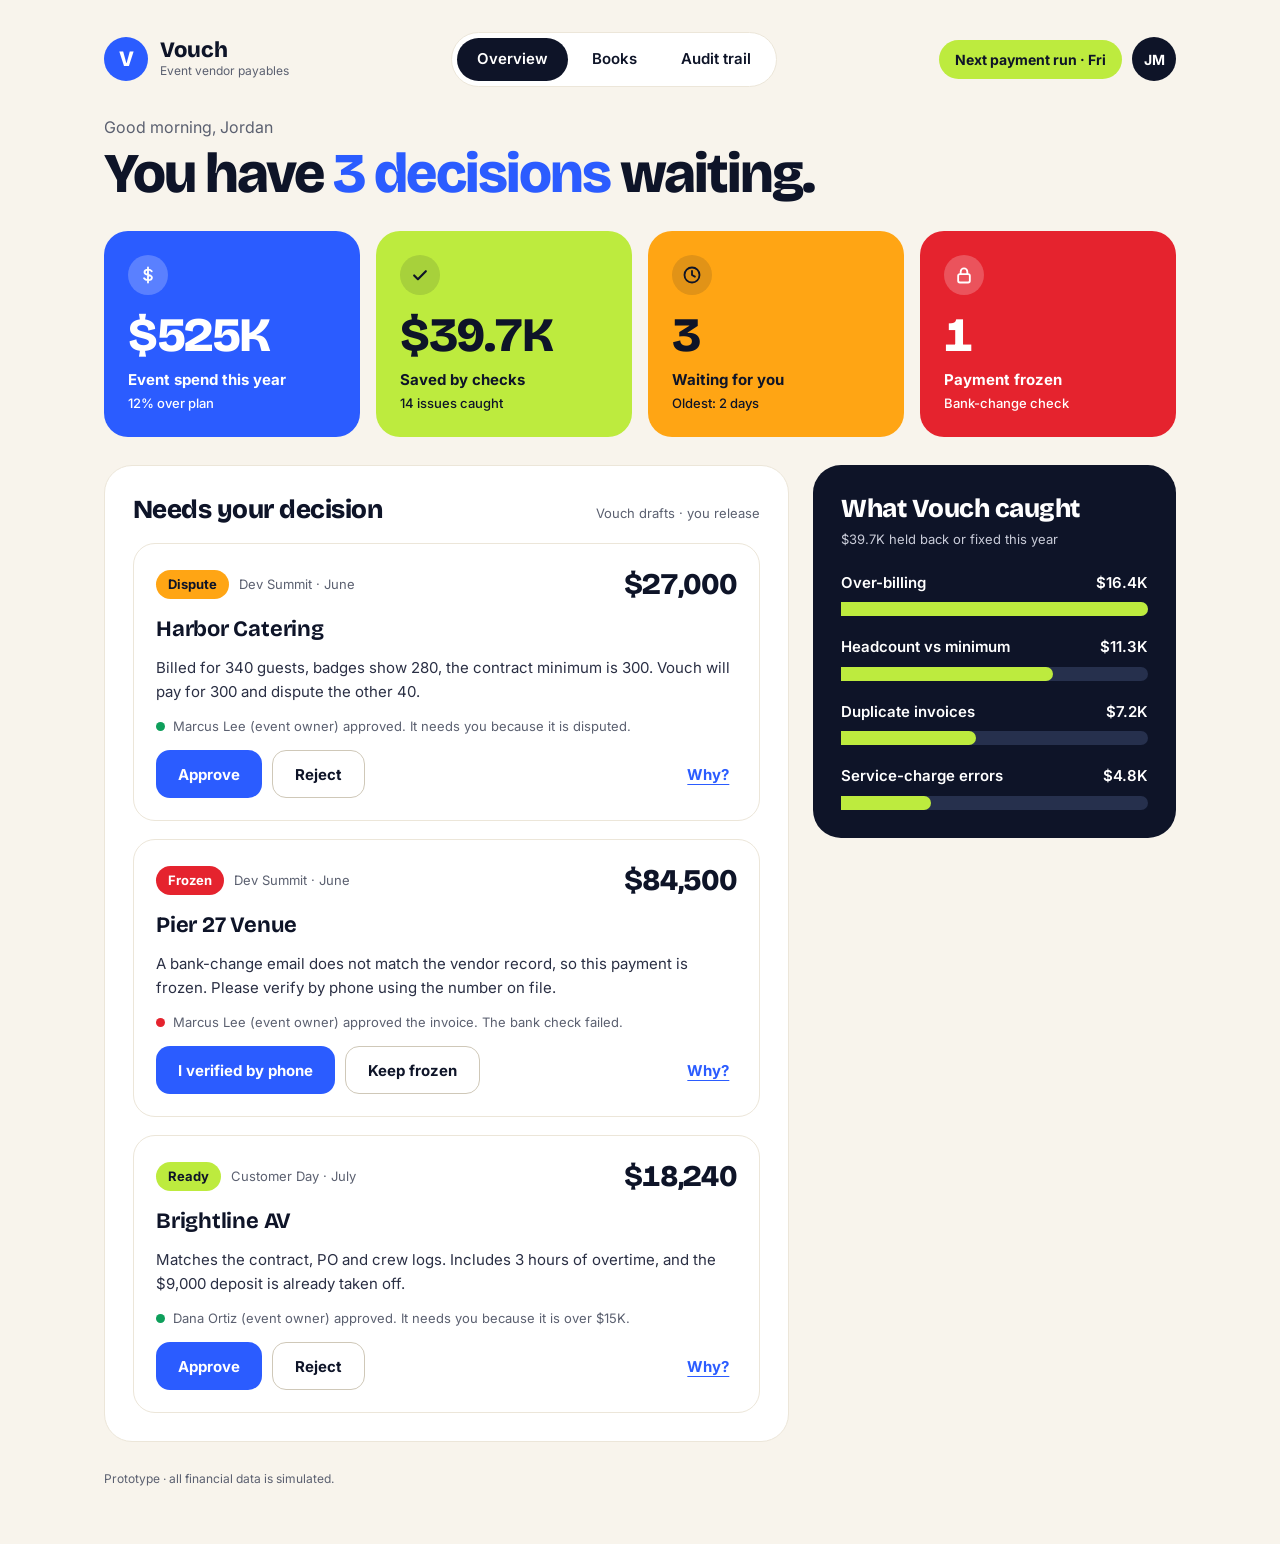
==== frontend/index.html @ 04801559 "Front end prototype from the Vouch Merged Dashboard design (standalone, not integrated)" ====
<!doctype html>
<html lang="en">
<head>
<meta charset="utf-8">
<meta name="viewport" content="width=device-width, initial-scale=1">
<title>Vouch</title>
<link rel="preconnect" href="https://fonts.googleapis.com">
<link rel="preconnect" href="https://fonts.gstatic.com" crossorigin>
<link rel="stylesheet" href="https://fonts.googleapis.com/css2?family=Bricolage+Grotesque:opsz,wght@12..96,600..800&family=Inter:wght@400;500;600;700&display=swap">
<link rel="stylesheet" href="styles.css">
</head>
<body>
<div class="wrap">

<header class="top">
  <a href="#overview" class="brand">
    <span class="mark">V</span>
    <span><span class="name">Vouch</span><span class="seat">Event vendor payables</span></span>
  </a>
  <nav class="tabs" aria-label="Primary">
    <a href="#overview" data-page="overview">Overview</a>
    <a href="#books" data-page="books">Books</a>
    <a href="#audit" data-page="audit">Audit trail</a>
  </nav>
  <div class="right">
    <span class="pill">Next payment run · Fri</span>
    <span class="avatar" aria-label="Jordan">JM</span>
  </div>
</header>

<!-- ============ OVERVIEW ============ -->
<section id="page-overview" class="wrap" style="padding:0">
  <div>
    <p class="hello">Good morning, Jordan</p>
    <h1 class="big">You have <em id="pendingLabel">3 decisions</em> waiting.</h1>
  </div>

  <section class="stats" aria-label="Key numbers">
    <div class="stat blue">
      <span class="ic"><svg width="20" height="20" viewBox="0 0 24 24" fill="none" stroke="#FFFFFF" stroke-width="2.2" stroke-linecap="round" stroke-linejoin="round" aria-hidden="true"><path d="M12 3v18M16.5 7.5c-.8-1.2-2.4-2-4.5-2-2.6 0-4.2 1.3-4.2 3.1 0 4.4 8.9 2 8.9 6.4 0 1.9-1.8 3.2-4.6 3.2-2.3 0-4-.9-4.8-2.2"/></svg></span>
      <div><div class="v">$525K</div><div class="l">Event spend this year</div><div class="s">12% over plan</div></div>
    </div>
    <div class="stat lime">
      <span class="ic"><svg width="20" height="20" viewBox="0 0 24 24" fill="none" stroke="#0E1428" stroke-width="2.6" stroke-linecap="round" stroke-linejoin="round" aria-hidden="true"><path d="M5 12.5l4.5 4.5L19 7.5"/></svg></span>
      <div><div class="v">$39.7K</div><div class="l">Saved by checks</div><div class="s">14 issues caught</div></div>
    </div>
    <div class="stat orange">
      <span class="ic"><svg width="20" height="20" viewBox="0 0 24 24" fill="none" stroke="#0E1428" stroke-width="2.2" stroke-linecap="round" stroke-linejoin="round" aria-hidden="true"><circle cx="12" cy="12" r="9"/><path d="M12 7v5l3.5 2"/></svg></span>
      <div><div class="v" id="pendingCount">3</div><div class="l">Waiting for you</div><div class="s" id="oldestLabel">Oldest: 2 days</div></div>
    </div>
    <div class="stat red">
      <span class="ic"><svg width="20" height="20" viewBox="0 0 24 24" fill="none" stroke="#FFFFFF" stroke-width="2.2" stroke-linecap="round" stroke-linejoin="round" aria-hidden="true"><rect x="5" y="11" width="14" height="10" rx="2"/><path d="M8 11V8a4 4 0 0 1 8 0v3"/></svg></span>
      <div><div class="v" id="frozenCount">1</div><div class="l">Payment frozen</div><div class="s" id="frozenSub">Bank-change check</div></div>
    </div>
  </section>

  <div class="cols">
    <section class="panel main" aria-labelledby="decisions-h">
      <div class="phead">
        <h2 id="decisions-h" class="h">Needs your decision</h2>
        <span class="sub">Vouch drafts · you release</span>
      </div>
      <div id="decisions" style="display:flex;flex-direction:column;gap:18px"></div>
    </section>

    <section class="panel night" aria-labelledby="caught-h">
      <div>
        <h2 id="caught-h" class="h">What Vouch caught</h2>
        <p class="sub">$39.7K held back or fixed this year</p>
      </div>
      <div class="bars">
        <div class="bar"><div class="top-row"><span>Over-billing</span><span>$16.4K</span></div><div class="track"><div class="fill" style="width:100%"></div></div></div>
        <div class="bar"><div class="top-row"><span>Headcount vs minimum</span><span>$11.3K</span></div><div class="track"><div class="fill" style="width:68.9%"></div></div></div>
        <div class="bar"><div class="top-row"><span>Duplicate invoices</span><span>$7.2K</span></div><div class="track"><div class="fill" style="width:43.9%"></div></div></div>
        <div class="bar"><div class="top-row"><span>Service-charge errors</span><span>$4.8K</span></div><div class="track"><div class="fill" style="width:29.3%"></div></div></div>
      </div>
    </section>
  </div>

  <p class="foot">Prototype · all financial data is simulated.</p>
</section>

<!-- ============ BOOKS ============ -->
<section id="page-books" class="wrap" style="padding:0" hidden>
  <div>
    <p class="hello">Vouch prepares the entries. You post them.</p>
    <h1 class="big">The books are <em>in order.</em></h1>
  </div>

  <section class="stats three" aria-label="Key numbers">
    <div class="stat blue"><div class="v">$55,000</div><div class="l">Deposits held</div><div class="s">Becomes expense when each event happens</div></div>
    <div class="stat orange"><div class="v">$17,600</div><div class="l">Bills not here yet</div><div class="s">Estimated and booked at July close</div></div>
    <div class="stat lime"><div class="v">Balanced</div><div class="l">Ledger check</div><div class="s">Debits equal credits</div></div>
  </section>

  <section class="panel entries" aria-labelledby="entries-h">
    <h2 id="entries-h" class="h">Recent entries</h2>
    <p class="lead">Costs delivered in one month and billed in the next are counted in the month they happened, then reversed when the bill arrives.</p>
    <div class="entry"><span class="d">Jul 11</span><span class="t"><span class="tag ink">Bill</span></span><span class="w">Brightline AV, Customer Day</span><span class="a">$18,240</span></div>
    <div class="entry"><span class="d">Jul 9</span><span class="t"><span class="tag lime">Expensed</span></span><span class="w">Brightline AV deposit, Customer Day happened</span><span class="a">$9,000</span></div>
    <div class="entry"><span class="d">Jul 8</span><span class="t"><span class="tag ink">Bill</span></span><span class="w">Harbor Catering, Dev Summit (300 guests)</span><span class="a">$27,000</span></div>
    <div class="entry"><span class="d">Jul 1</span><span class="t"><span class="tag outline">Reversed</span></span><span class="w">June catering estimate, bill expected</span><span class="a">$27,000</span></div>
    <div class="entry"><span class="d">Jun 30</span><span class="t"><span class="tag orange">Accrued</span></span><span class="w">June catering at the 300-guest minimum</span><span class="a">$27,000</span></div>
    <div class="entry"><span class="d">Jun 19</span><span class="t"><span class="tag lime">Expensed</span></span><span class="w">Pier 27 deposit, Dev Summit happened</span><span class="a">$40,000</span></div>
  </section>

  <p class="foot">Prototype · all financial data is simulated. Vouch can’t post entries, approve its own work or change bank details.</p>
</section>

<!-- ============ AUDIT TRAIL ============ -->
<section id="page-audit" class="wrap" style="padding:0" hidden>
  <div>
    <p class="hello">Who did what, and why.</p>
    <h1 class="big">Every decision, <em>on the record.</em></h1>
  </div>

  <ol class="log">
    <li><div class="when"><b>Jul 14</b><span>08:52</span></div><div class="body"><div><span class="tag blue">Vouch</span></div>
      <h2>Asked you to verify Pier 27 by phone</h2><p>The bank-change email did not match the vendor record, so only this payment is held.</p><p class="ev">Evidence: vendor record · contract · email</p></div></li>
    <li><div class="when"><b>Jul 13</b><span>16:20</span></div><div class="body"><div><span class="tag lime">Marcus Lee · event owner</span></div>
      <h2>Approved paying Harbor for 300 guests</h2><p>The 40 extra guests ($3,600) go into dispute.</p><p class="ev">Evidence: clause 4.2 · 280 badge scans · INV-1048</p></div></li>
    <li><div class="when"><b>Jul 13</b><span>14:02</span></div><div class="body"><div><span class="tag blue">Vouch</span></div>
      <h2>Froze the Pier 27 payment, $84,500</h2><p>The email domain and the new bank account both differ from the records.</p><p class="ev">Evidence: vendor record · contract · email</p></div></li>
    <li><div class="when"><b>Jul 12</b><span>15:40</span></div><div class="body"><div><span class="tag lime">Dana Ortiz · event owner</span></div>
      <h2>Approved Brightline AV, $18,240</h2><p>Includes 3 hours of overtime and the $9,000 deposit credit.</p><p class="ev">Evidence: clause 7.1 · crew logs · INV-5520</p></div></li>
    <li><div class="when"><b>Jul 8</b><span>09:14</span></div><div class="body"><div><span class="tag blue">Vouch</span></div>
      <h2>Drafted the Harbor payment, $27,000</h2><p>300 guests × $90, the contract minimum, not the 340 billed.</p><p class="ev">Evidence: clause 4.2 · 280 badge scans · INV-1048</p></div></li>
    <li><div class="when"><b>Jun 30</b><span>10:21</span></div><div class="body"><div><span class="tag blue">Vouch</span></div>
      <h2>Counted June catering, $27,000</h2><p>Delivered in June, bill due in July, so it was estimated at the 300-guest minimum.</p><p class="ev">Evidence: clause 4.2 · event record</p></div></li>
  </ol>

  <p class="foot">Prototype · all financial data is simulated. Entries can’t be edited or deleted.</p>
</section>

</div>
<script src="app.js"></script>
</body>
</html>
---- frontend/styles.css ----
/* Vouch front end, after the "Vouch Merged Dashboard" design: one centred column on a warm ground, a pill
   navigation of three pages, a big headline, four colour cards, white rounded sections. Light theme, as designed. */
:root {
  --ground: #F8F4EC; --ink: #0E1428; --text2: #2A2F44; --muted: #5B6070; --line: #ECE6D9; --edge: #CFC8B8;
  --white: #FFFFFF; --blue: #2B5CFF; --lime: #BDEB3E; --orange: #FFA514; --red: #E5232E; --green: #0E9F5B;
  --night: #0E1428; --night-track: #26304D; --night-muted: #C9CCD9;
  --display: "Bricolage Grotesque", Inter, system-ui, sans-serif;
  --sans: Inter, system-ui, -apple-system, "Segoe UI", sans-serif;
  color-scheme: light;
}
* { box-sizing: border-box; }
html, body { margin: 0; }
body { background: var(--ground); color: var(--ink); font: 15px/1.5 var(--sans); }
a { color: inherit; text-decoration: none; }
a:hover { color: var(--blue); }
button { font-family: inherit; color: inherit; cursor: pointer; }
a:focus-visible, button:focus-visible { outline: 3px solid var(--blue); outline-offset: 2px; }
[hidden] { display: none !important; }

.wrap { max-width: 1120px; margin: 0 auto; padding: 32px 24px 56px; display: flex; flex-direction: column; gap: 28px; }

/* header */
.top { display: flex; align-items: center; justify-content: space-between; flex-wrap: wrap; gap: 16px; }
.brand { display: flex; align-items: center; gap: 12px; color: var(--ink); }
.mark { width: 44px; height: 44px; border-radius: 50%; background: var(--blue); color: var(--white); font: 800 22px var(--display); display: flex; align-items: center; justify-content: center; }
.name { display: block; font: 800 22px/1.1 var(--display); }
.seat { display: block; font-size: 12px; color: var(--muted); }
.tabs { display: flex; gap: 4px; background: var(--white); border: 1px solid var(--line); border-radius: 999px; padding: 5px; }
.tabs a { padding: 10px 20px; border-radius: 999px; font-size: 15px; font-weight: 600; color: var(--ink); }
.tabs a[aria-current="page"] { background: var(--ink); color: var(--white); }
.right { display: flex; align-items: center; gap: 10px; }
.pill { padding: 9px 16px; border-radius: 999px; font-size: 14px; font-weight: 700; background: var(--lime); color: var(--ink); }
.avatar { width: 44px; height: 44px; border-radius: 50%; background: var(--ink); color: var(--white); font-size: 14px; font-weight: 700; display: flex; align-items: center; justify-content: center; }

/* headline */
.hello { margin: 0 0 6px; font-size: 16px; color: var(--muted); }
h1.big { margin: 0; font: 800 56px/1.05 var(--display); letter-spacing: -0.035em; text-wrap: balance; }
h1.big em { font-style: normal; color: var(--blue); }

/* colour cards */
.stats { display: flex; flex-wrap: wrap; gap: 16px; }
.stat { flex: 1 1 220px; border-radius: 24px; padding: 24px; display: flex; flex-direction: column; gap: 16px; min-width: 0; }
.stats.three .stat { flex-basis: 260px; gap: 0; }
.stat .ic { width: 40px; height: 40px; border-radius: 50%; display: flex; align-items: center; justify-content: center; background: rgba(14, 20, 40, 0.12); }
.stat.blue .ic, .stat.red .ic { background: rgba(255, 255, 255, 0.22); }
.stat .v { font: 800 48px/1 var(--display); letter-spacing: -0.03em; font-variant-numeric: tabular-nums; }
.stat .l { margin-top: 10px; font-size: 15px; font-weight: 700; }
.stat .s { margin-top: 2px; font-size: 13px; font-weight: 500; }
.blue { background: var(--blue); color: var(--white); }
.lime { background: var(--lime); color: var(--ink); }
.orange { background: var(--orange); color: var(--ink); }
.red { background: var(--red); color: var(--white); }

/* sections */
.cols { display: flex; flex-wrap: wrap; gap: 24px; align-items: flex-start; }
.panel { background: var(--white); border: 1px solid var(--line); border-radius: 28px; padding: 28px; display: flex; flex-direction: column; gap: 18px; min-width: 0; }
.panel.main { flex: 2 1 560px; }
.panel.night { flex: 1 1 300px; background: var(--night); color: var(--white); border: 0; gap: 22px; }
.phead { display: flex; align-items: baseline; justify-content: space-between; flex-wrap: wrap; gap: 8px; }
h2.h { margin: 0; font: 800 26px var(--display); letter-spacing: -0.02em; }
.sub { margin: 0; font-size: 13px; color: var(--muted); }
.night .sub { margin-top: 6px; color: var(--night-muted); }
.lead { margin: 0 0 12px; font-size: 14px; line-height: 1.55; color: var(--muted); max-width: 680px; }

/* decision cards */
.card { border: 1.5px solid var(--line); border-radius: 22px; padding: 22px; display: flex; flex-direction: column; gap: 14px; }
.row1 { display: flex; align-items: center; justify-content: space-between; flex-wrap: wrap; gap: 10px; }
.tags { display: flex; align-items: center; gap: 10px; flex-wrap: wrap; }
.tag { display: inline-block; padding: 5px 12px; border-radius: 999px; font-size: 13px; font-weight: 700; }
.tag.ink { background: var(--ink); color: var(--white); }
.tag.outline { background: var(--white); border: 1.5px solid var(--ink); color: var(--ink); }
.meta { font-size: 13px; color: var(--muted); }
.amt { font: 800 30px var(--display); letter-spacing: -0.03em; font-variant-numeric: tabular-nums; }
.vendor { font: 700 22px var(--display); letter-spacing: -0.01em; }
.summary { margin: 0; font-size: 15px; line-height: 1.55; color: var(--text2); }
.sign { display: flex; align-items: center; gap: 8px; font-size: 13px; color: var(--muted); }
.dot { width: 9px; height: 9px; border-radius: 50%; flex: none; }
.acts { display: flex; align-items: center; gap: 10px; flex-wrap: wrap; }
.btn { min-height: 48px; padding: 0 22px; border: 1.5px solid var(--edge); border-radius: 14px; background: var(--white); color: var(--ink); font-size: 15px; font-weight: 700; }
.btn.go { border: 0; background: var(--blue); color: var(--white); }
.btn.small { min-height: 44px; padding: 0 16px; font-size: 14px; }
.why-btn { margin-left: auto; min-height: 48px; padding: 0 8px; border: 0; background: transparent; color: var(--blue); font-size: 15px; font-weight: 700; text-decoration: underline; text-underline-offset: 4px; }

.why { border-top: 1.5px solid var(--line); padding-top: 18px; display: flex; flex-direction: column; gap: 16px; }
.call { background: var(--ground); border-radius: 16px; padding: 16px 18px; }
.label { font-size: 12px; font-weight: 700; letter-spacing: 0.08em; color: var(--muted); }
.call p { margin: 6px 0 0; font-size: 16px; line-height: 1.5; font-weight: 600; }
.two { display: flex; flex-wrap: wrap; gap: 20px; }
.two > div { flex: 1 1 240px; min-width: 0; }
.two > div + div { flex: 1.4 1 300px; }
.rule { margin-top: 8px; font-size: 15px; font-weight: 700; }
.rule-text { margin: 4px 0 0; font-size: 14px; line-height: 1.55; color: var(--text2); }
.nums { margin-top: 8px; display: flex; flex-direction: column; gap: 10px; }
.num-row { display: flex; align-items: center; justify-content: space-between; flex-wrap: wrap; gap: 8px; }
.num-row > div { flex: 1 1 200px; min-width: 0; }
.num-row .k { font-size: 13px; color: var(--muted); }
.num-row .vv { font-size: 15px; font-weight: 600; }
.small-tag { padding: 4px 11px; border-radius: 999px; font-size: 12px; font-weight: 700; }
.why .foot-line { display: flex; align-items: center; justify-content: space-between; flex-wrap: wrap; gap: 8px; font-size: 13px; color: var(--muted); }
.why .foot-line a { font-weight: 700; color: var(--blue); }

.done { display: flex; align-items: flex-start; gap: 14px; flex-wrap: wrap; }
.done .ok { width: 40px; height: 40px; flex: none; border-radius: 50%; display: flex; align-items: center; justify-content: center; }
.done > div { flex: 1 1 260px; min-width: 0; }
.done h3 { margin: 0; font: 700 20px var(--display); }
.done p { margin: 6px 0 0; font-size: 14px; line-height: 1.55; color: var(--text2); }
.done p.m { font-size: 13px; color: var(--muted); }

/* night panel bars */
.bars { display: flex; flex-direction: column; gap: 20px; }
.bar .top-row { display: flex; justify-content: space-between; gap: 8px; font-size: 15px; font-weight: 600; }
.bar .track { margin-top: 8px; height: 14px; border-radius: 7px; background: var(--night-track); }
.bar .fill { height: 14px; border-radius: 0 7px 7px 0; background: var(--lime); }

/* books */
.entries { gap: 6px; }
.entry { display: flex; align-items: center; gap: 16px; flex-wrap: wrap; padding: 16px 0; border-top: 1.5px solid var(--line); }
.entry:last-child { padding-bottom: 0; }
.entry .d { flex: 0 0 56px; font-size: 14px; color: var(--muted); }
.entry .t { flex: 0 0 96px; }
.entry .w { flex: 1 1 260px; font-size: 15px; font-weight: 600; }
.entry .a { font: 800 20px var(--display); font-variant-numeric: tabular-nums; }

/* audit */
.log { margin: 0; padding: 0; list-style: none; display: flex; flex-direction: column; gap: 14px; }
.log li { background: var(--white); border: 1px solid var(--line); border-radius: 24px; padding: 22px 26px; display: flex; flex-wrap: wrap; gap: 8px 24px; }
.log .when { flex: 0 0 96px; }
.log .when b { display: block; font: 800 22px var(--display); }
.log .when span { font-size: 13px; color: var(--muted); }
.log .body { flex: 1 1 380px; min-width: 0; display: flex; flex-direction: column; gap: 8px; }
.log h2 { margin: 0; font: 700 22px var(--display); letter-spacing: -0.01em; }
.log p { margin: 0; font-size: 15px; line-height: 1.5; color: var(--text2); }
.log p.ev { font-size: 13px; color: var(--muted); }

.foot { margin: 0; font-size: 12px; color: var(--muted); }

@media (max-width: 720px) {
  .wrap { padding: 20px 16px 40px; gap: 22px; }
  h1.big { font-size: 38px; }
  .stat .v { font-size: 38px; }
  .tabs { order: 3; width: 100%; justify-content: space-between; }
  .tabs a { padding: 10px 14px; }
  .panel { padding: 20px; border-radius: 22px; }
}
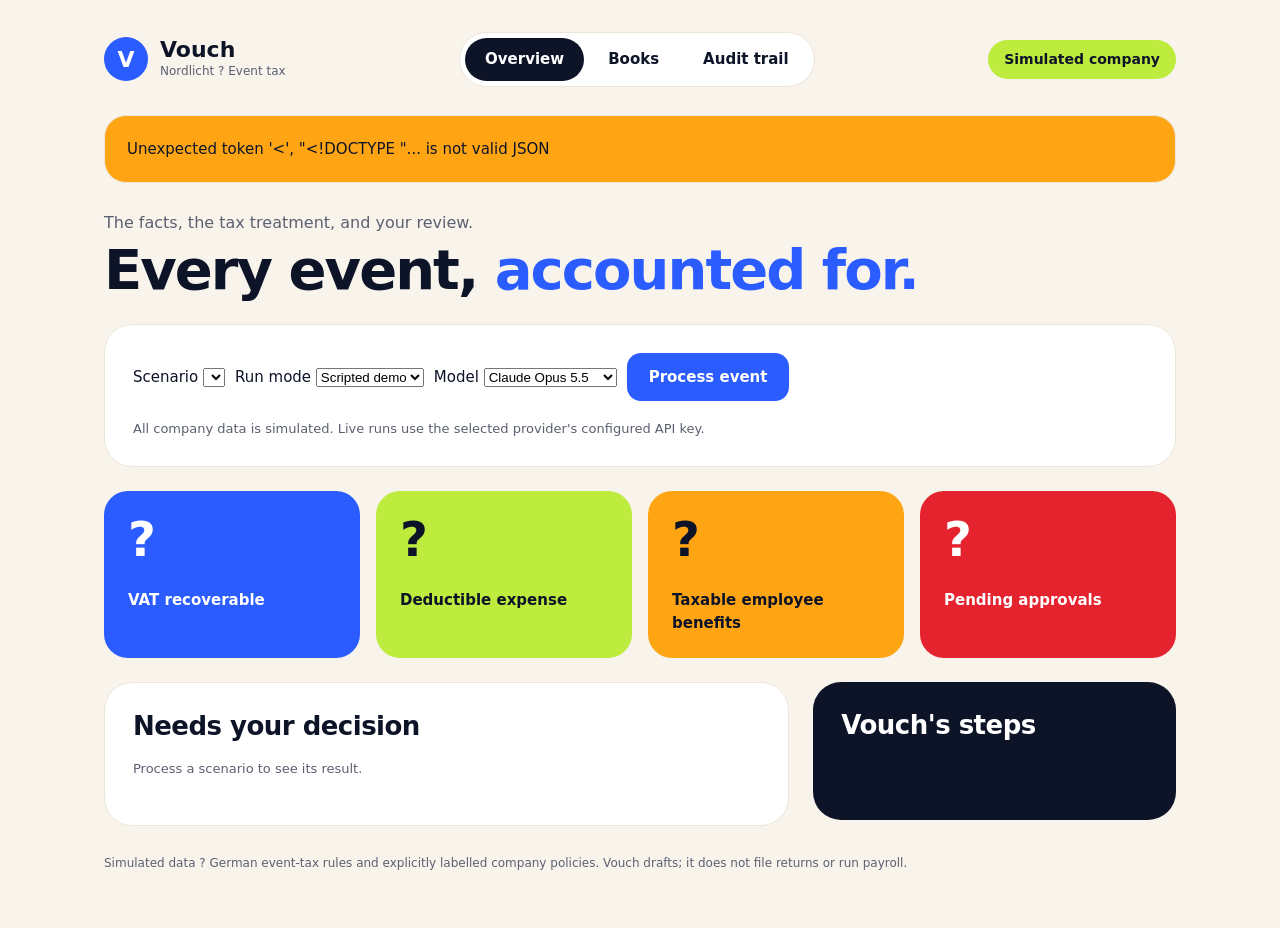
==== commit 3774edbb: "T11: connect imported frontend to event-tax REST and SSE API" ====
--- a/frontend/index.html
+++ b/frontend/index.html
@@ -1,138 +1,14 @@
 <!doctype html>
-<html lang="en">
-<head>
-<meta charset="utf-8">
-<meta name="viewport" content="width=device-width, initial-scale=1">
-<title>Vouch</title>
-<link rel="preconnect" href="https://fonts.googleapis.com">
-<link rel="preconnect" href="https://fonts.gstatic.com" crossorigin>
-<link rel="stylesheet" href="https://fonts.googleapis.com/css2?family=Bricolage+Grotesque:opsz,wght@12..96,600..800&family=Inter:wght@400;500;600;700&display=swap">
-<link rel="stylesheet" href="styles.css">
-</head>
-<body>
-<div class="wrap">
-
-<header class="top">
-  <a href="#overview" class="brand">
-    <span class="mark">V</span>
-    <span><span class="name">Vouch</span><span class="seat">Event vendor payables</span></span>
-  </a>
-  <nav class="tabs" aria-label="Primary">
-    <a href="#overview" data-page="overview">Overview</a>
-    <a href="#books" data-page="books">Books</a>
-    <a href="#audit" data-page="audit">Audit trail</a>
-  </nav>
-  <div class="right">
-    <span class="pill">Next payment run · Fri</span>
-    <span class="avatar" aria-label="Jordan">JM</span>
-  </div>
-</header>
-
-<!-- ============ OVERVIEW ============ -->
-<section id="page-overview" class="wrap" style="padding:0">
-  <div>
-    <p class="hello">Good morning, Jordan</p>
-    <h1 class="big">You have <em id="pendingLabel">3 decisions</em> waiting.</h1>
-  </div>
-
-  <section class="stats" aria-label="Key numbers">
-    <div class="stat blue">
-      <span class="ic"><svg width="20" height="20" viewBox="0 0 24 24" fill="none" stroke="#FFFFFF" stroke-width="2.2" stroke-linecap="round" stroke-linejoin="round" aria-hidden="true"><path d="M12 3v18M16.5 7.5c-.8-1.2-2.4-2-4.5-2-2.6 0-4.2 1.3-4.2 3.1 0 4.4 8.9 2 8.9 6.4 0 1.9-1.8 3.2-4.6 3.2-2.3 0-4-.9-4.8-2.2"/></svg></span>
-      <div><div class="v">$525K</div><div class="l">Event spend this year</div><div class="s">12% over plan</div></div>
-    </div>
-    <div class="stat lime">
-      <span class="ic"><svg width="20" height="20" viewBox="0 0 24 24" fill="none" stroke="#0E1428" stroke-width="2.6" stroke-linecap="round" stroke-linejoin="round" aria-hidden="true"><path d="M5 12.5l4.5 4.5L19 7.5"/></svg></span>
-      <div><div class="v">$39.7K</div><div class="l">Saved by checks</div><div class="s">14 issues caught</div></div>
-    </div>
-    <div class="stat orange">
-      <span class="ic"><svg width="20" height="20" viewBox="0 0 24 24" fill="none" stroke="#0E1428" stroke-width="2.2" stroke-linecap="round" stroke-linejoin="round" aria-hidden="true"><circle cx="12" cy="12" r="9"/><path d="M12 7v5l3.5 2"/></svg></span>
-      <div><div class="v" id="pendingCount">3</div><div class="l">Waiting for you</div><div class="s" id="oldestLabel">Oldest: 2 days</div></div>
-    </div>
-    <div class="stat red">
-      <span class="ic"><svg width="20" height="20" viewBox="0 0 24 24" fill="none" stroke="#FFFFFF" stroke-width="2.2" stroke-linecap="round" stroke-linejoin="round" aria-hidden="true"><rect x="5" y="11" width="14" height="10" rx="2"/><path d="M8 11V8a4 4 0 0 1 8 0v3"/></svg></span>
-      <div><div class="v" id="frozenCount">1</div><div class="l">Payment frozen</div><div class="s" id="frozenSub">Bank-change check</div></div>
-    </div>
-  </section>
-
-  <div class="cols">
-    <section class="panel main" aria-labelledby="decisions-h">
-      <div class="phead">
-        <h2 id="decisions-h" class="h">Needs your decision</h2>
-        <span class="sub">Vouch drafts · you release</span>
-      </div>
-      <div id="decisions" style="display:flex;flex-direction:column;gap:18px"></div>
-    </section>
-
-    <section class="panel night" aria-labelledby="caught-h">
-      <div>
-        <h2 id="caught-h" class="h">What Vouch caught</h2>
-        <p class="sub">$39.7K held back or fixed this year</p>
-      </div>
-      <div class="bars">
-        <div class="bar"><div class="top-row"><span>Over-billing</span><span>$16.4K</span></div><div class="track"><div class="fill" style="width:100%"></div></div></div>
-        <div class="bar"><div class="top-row"><span>Headcount vs minimum</span><span>$11.3K</span></div><div class="track"><div class="fill" style="width:68.9%"></div></div></div>
-        <div class="bar"><div class="top-row"><span>Duplicate invoices</span><span>$7.2K</span></div><div class="track"><div class="fill" style="width:43.9%"></div></div></div>
-        <div class="bar"><div class="top-row"><span>Service-charge errors</span><span>$4.8K</span></div><div class="track"><div class="fill" style="width:29.3%"></div></div></div>
-      </div>
-    </section>
-  </div>
-
-  <p class="foot">Prototype · all financial data is simulated.</p>
-</section>
-
-<!-- ============ BOOKS ============ -->
-<section id="page-books" class="wrap" style="padding:0" hidden>
-  <div>
-    <p class="hello">Vouch prepares the entries. You post them.</p>
-    <h1 class="big">The books are <em>in order.</em></h1>
-  </div>
-
-  <section class="stats three" aria-label="Key numbers">
-    <div class="stat blue"><div class="v">$55,000</div><div class="l">Deposits held</div><div class="s">Becomes expense when each event happens</div></div>
-    <div class="stat orange"><div class="v">$17,600</div><div class="l">Bills not here yet</div><div class="s">Estimated and booked at July close</div></div>
-    <div class="stat lime"><div class="v">Balanced</div><div class="l">Ledger check</div><div class="s">Debits equal credits</div></div>
-  </section>
-
-  <section class="panel entries" aria-labelledby="entries-h">
-    <h2 id="entries-h" class="h">Recent entries</h2>
-    <p class="lead">Costs delivered in one month and billed in the next are counted in the month they happened, then reversed when the bill arrives.</p>
-    <div class="entry"><span class="d">Jul 11</span><span class="t"><span class="tag ink">Bill</span></span><span class="w">Brightline AV, Customer Day</span><span class="a">$18,240</span></div>
-    <div class="entry"><span class="d">Jul 9</span><span class="t"><span class="tag lime">Expensed</span></span><span class="w">Brightline AV deposit, Customer Day happened</span><span class="a">$9,000</span></div>
-    <div class="entry"><span class="d">Jul 8</span><span class="t"><span class="tag ink">Bill</span></span><span class="w">Harbor Catering, Dev Summit (300 guests)</span><span class="a">$27,000</span></div>
-    <div class="entry"><span class="d">Jul 1</span><span class="t"><span class="tag outline">Reversed</span></span><span class="w">June catering estimate, bill expected</span><span class="a">$27,000</span></div>
-    <div class="entry"><span class="d">Jun 30</span><span class="t"><span class="tag orange">Accrued</span></span><span class="w">June catering at the 300-guest minimum</span><span class="a">$27,000</span></div>
-    <div class="entry"><span class="d">Jun 19</span><span class="t"><span class="tag lime">Expensed</span></span><span class="w">Pier 27 deposit, Dev Summit happened</span><span class="a">$40,000</span></div>
-  </section>
-
-  <p class="foot">Prototype · all financial data is simulated. Vouch can’t post entries, approve its own work or change bank details.</p>
-</section>
-
-<!-- ============ AUDIT TRAIL ============ -->
-<section id="page-audit" class="wrap" style="padding:0" hidden>
-  <div>
-    <p class="hello">Who did what, and why.</p>
-    <h1 class="big">Every decision, <em>on the record.</em></h1>
-  </div>
-
-  <ol class="log">
-    <li><div class="when"><b>Jul 14</b><span>08:52</span></div><div class="body"><div><span class="tag blue">Vouch</span></div>
-      <h2>Asked you to verify Pier 27 by phone</h2><p>The bank-change email did not match the vendor record, so only this payment is held.</p><p class="ev">Evidence: vendor record · contract · email</p></div></li>
-    <li><div class="when"><b>Jul 13</b><span>16:20</span></div><div class="body"><div><span class="tag lime">Marcus Lee · event owner</span></div>
-      <h2>Approved paying Harbor for 300 guests</h2><p>The 40 extra guests ($3,600) go into dispute.</p><p class="ev">Evidence: clause 4.2 · 280 badge scans · INV-1048</p></div></li>
-    <li><div class="when"><b>Jul 13</b><span>14:02</span></div><div class="body"><div><span class="tag blue">Vouch</span></div>
-      <h2>Froze the Pier 27 payment, $84,500</h2><p>The email domain and the new bank account both differ from the records.</p><p class="ev">Evidence: vendor record · contract · email</p></div></li>
-    <li><div class="when"><b>Jul 12</b><span>15:40</span></div><div class="body"><div><span class="tag lime">Dana Ortiz · event owner</span></div>
-      <h2>Approved Brightline AV, $18,240</h2><p>Includes 3 hours of overtime and the $9,000 deposit credit.</p><p class="ev">Evidence: clause 7.1 · crew logs · INV-5520</p></div></li>
-    <li><div class="when"><b>Jul 8</b><span>09:14</span></div><div class="body"><div><span class="tag blue">Vouch</span></div>
-      <h2>Drafted the Harbor payment, $27,000</h2><p>300 guests × $90, the contract minimum, not the 340 billed.</p><p class="ev">Evidence: clause 4.2 · 280 badge scans · INV-1048</p></div></li>
-    <li><div class="when"><b>Jun 30</b><span>10:21</span></div><div class="body"><div><span class="tag blue">Vouch</span></div>
-      <h2>Counted June catering, $27,000</h2><p>Delivered in June, bill due in July, so it was estimated at the 300-guest minimum.</p><p class="ev">Evidence: clause 4.2 · event record</p></div></li>
-  </ol>
-
-  <p class="foot">Prototype · all financial data is simulated. Entries can’t be edited or deleted.</p>
-</section>
-
-</div>
-<script src="app.js"></script>
-</body>
-</html>
+<html lang="en"><head><meta charset="utf-8"><meta name="viewport" content="width=device-width, initial-scale=1">
+<title>Vouch ? Event tax</title><link rel="stylesheet" href="styles.css"></head>
+<body><div class="wrap"><header class="top"><a href="#overview" class="brand"><span class="mark">V</span><span><span class="name">Vouch</span><span class="seat">Nordlicht ? Event tax</span></span></a>
+<nav class="tabs" aria-label="Primary"><a href="#overview" data-page="overview">Overview</a><a href="#books" data-page="books">Books</a><a href="#audit" data-page="audit">Audit trail</a></nav>
+<span class="pill" id="mode-label">Simulated company</span></header>
+<div id="error" role="alert" hidden class="card orange"></div>
+<section id="page-overview"><p class="hello">The facts, the tax treatment, and your review.</p><h1 class="big">Every event, <em>accounted for.</em></h1>
+<form id="run-form" class="panel" style="margin-top:24px"><div class="acts"><label>Scenario <select id="scenario" required aria-label="Scenario"></select></label><label>Run mode <select id="mode"><option value="scripted">Scripted demo</option><option value="model">Live agent</option></select></label><label>Model <select id="model-choice"><option value="gpt-6.1-sol">GPT-6.1 Sol</option><option value="claude-opus-5-5" selected>Claude Opus 5.5</option><option value="claude-sonnet-5-5">Claude Sonnet 5.5</option></select></label><button class="btn go" id="run-button" type="submit">Process event</button></div><p class="sub">All company data is simulated. Live runs use the selected provider's configured API key.</p></form>
+<section class="stats" aria-label="Computed tax results" style="margin-top:24px"><div class="stat blue"><div class="v" id="vat">?</div><div class="l">VAT recoverable</div></div><div class="stat lime"><div class="v" id="deductible">?</div><div class="l">Deductible expense</div></div><div class="stat orange"><div class="v" id="wages">?</div><div class="l">Taxable employee benefits</div></div><div class="stat red"><div class="v" id="pending-count">?</div><div class="l">Pending approvals</div></div></section>
+<div class="cols" style="margin-top:24px"><section class="panel main"><h2 class="h">Needs your decision</h2><div id="decisions"><p class="sub">Process a scenario to see its result.</p></div><div id="approvals"></div></section><section class="panel night"><h2 class="h">Vouch's steps</h2><ol id="timeline" aria-live="polite"></ol></section></div></section>
+<section id="page-books" hidden><p class="hello">Vouch prepares drafts. People review them.</p><h1 class="big">Every line <em>has a source.</em></h1><section class="panel entries" style="margin-top:24px"><h2 class="h">Journal entries</h2><div id="entries">No entries loaded.</div></section><section class="panel" style="margin-top:24px"><h2 class="h">Drafted payroll benefits</h2><div id="payroll">No payroll rows loaded.</div></section></section>
+<section id="page-audit" hidden><p class="hello" id="audit-status">Who did what, when, and why.</p><h1 class="big">Every decision, <em>on the record.</em></h1><ol class="log" id="audit" style="margin-top:24px"></ol></section>
+<p class="foot">Simulated data ? German event-tax rules and explicitly labelled company policies. Vouch drafts; it does not file returns or run payroll.</p></div><script src="app.js"></script></body></html>
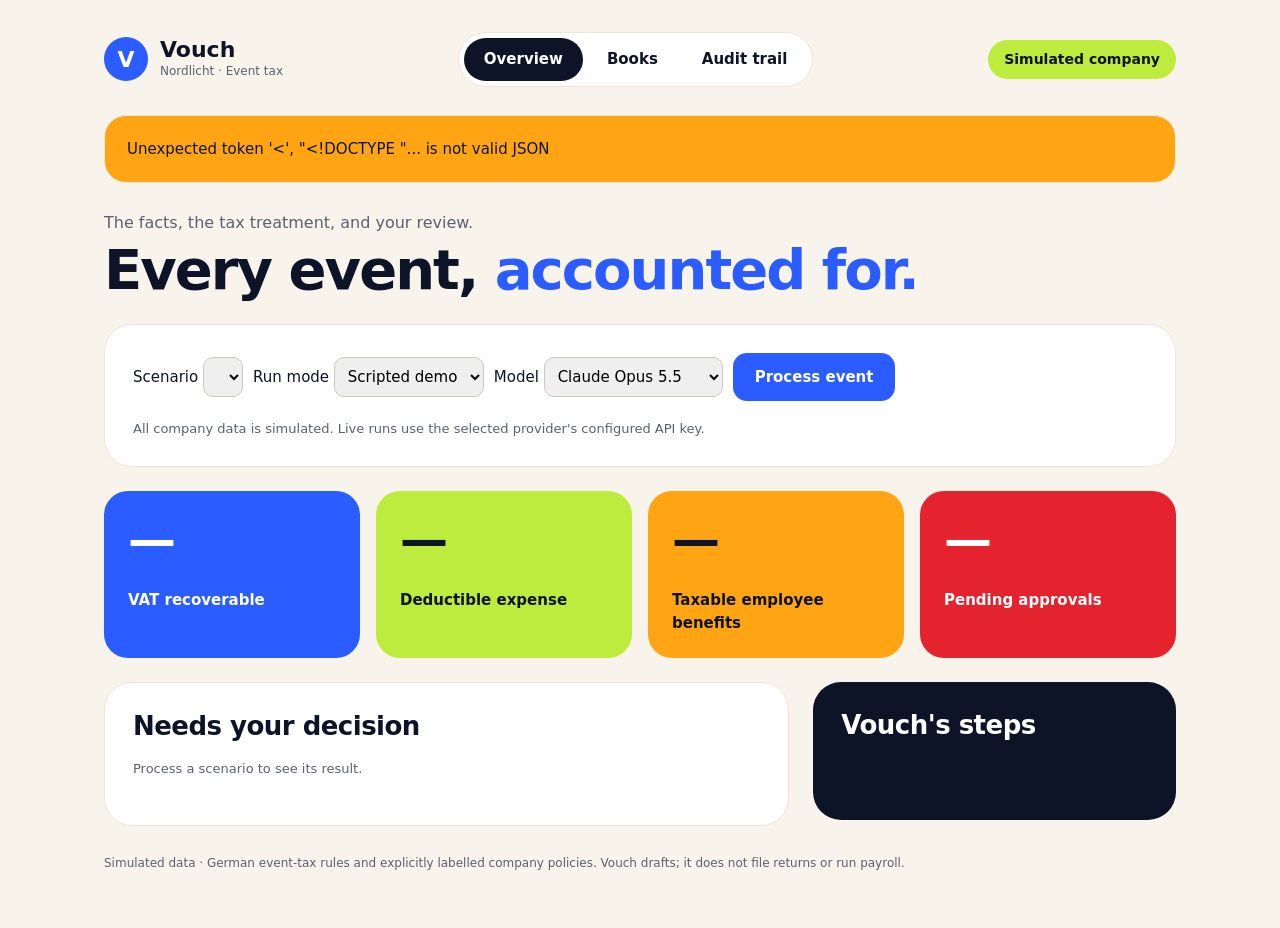
==== commit 73ff55f6: "Finalize verified single-agent event-tax system, ten-year books and measured live results" ====
--- a/frontend/index.html
+++ b/frontend/index.html
@@ -1,14 +1,14 @@
 <!doctype html>
 <html lang="en"><head><meta charset="utf-8"><meta name="viewport" content="width=device-width, initial-scale=1">
-<title>Vouch ? Event tax</title><link rel="stylesheet" href="styles.css"></head>
-<body><div class="wrap"><header class="top"><a href="#overview" class="brand"><span class="mark">V</span><span><span class="name">Vouch</span><span class="seat">Nordlicht ? Event tax</span></span></a>
+<title>Vouch &#183; Event tax</title><link rel="stylesheet" href="styles.css"></head>
+<body><div class="wrap"><header class="top"><a href="#overview" class="brand"><span class="mark">V</span><span><span class="name">Vouch</span><span class="seat">Nordlicht &#183; Event tax</span></span></a>
 <nav class="tabs" aria-label="Primary"><a href="#overview" data-page="overview">Overview</a><a href="#books" data-page="books">Books</a><a href="#audit" data-page="audit">Audit trail</a></nav>
 <span class="pill" id="mode-label">Simulated company</span></header>
 <div id="error" role="alert" hidden class="card orange"></div>
 <section id="page-overview"><p class="hello">The facts, the tax treatment, and your review.</p><h1 class="big">Every event, <em>accounted for.</em></h1>
 <form id="run-form" class="panel" style="margin-top:24px"><div class="acts"><label>Scenario <select id="scenario" required aria-label="Scenario"></select></label><label>Run mode <select id="mode"><option value="scripted">Scripted demo</option><option value="model">Live agent</option></select></label><label>Model <select id="model-choice"><option value="gpt-6.1-sol">GPT-6.1 Sol</option><option value="claude-opus-5-5" selected>Claude Opus 5.5</option><option value="claude-sonnet-5-5">Claude Sonnet 5.5</option></select></label><button class="btn go" id="run-button" type="submit">Process event</button></div><p class="sub">All company data is simulated. Live runs use the selected provider's configured API key.</p></form>
-<section class="stats" aria-label="Computed tax results" style="margin-top:24px"><div class="stat blue"><div class="v" id="vat">?</div><div class="l">VAT recoverable</div></div><div class="stat lime"><div class="v" id="deductible">?</div><div class="l">Deductible expense</div></div><div class="stat orange"><div class="v" id="wages">?</div><div class="l">Taxable employee benefits</div></div><div class="stat red"><div class="v" id="pending-count">?</div><div class="l">Pending approvals</div></div></section>
+<section class="stats" aria-label="Computed tax results" style="margin-top:24px"><div class="stat blue"><div class="v" id="vat">&mdash;</div><div class="l">VAT recoverable</div></div><div class="stat lime"><div class="v" id="deductible">&mdash;</div><div class="l">Deductible expense</div></div><div class="stat orange"><div class="v" id="wages">&mdash;</div><div class="l">Taxable employee benefits</div></div><div class="stat red"><div class="v" id="pending-count">&mdash;</div><div class="l">Pending approvals</div></div></section>
 <div class="cols" style="margin-top:24px"><section class="panel main"><h2 class="h">Needs your decision</h2><div id="decisions"><p class="sub">Process a scenario to see its result.</p></div><div id="approvals"></div></section><section class="panel night"><h2 class="h">Vouch's steps</h2><ol id="timeline" aria-live="polite"></ol></section></div></section>
-<section id="page-books" hidden><p class="hello">Vouch prepares drafts. People review them.</p><h1 class="big">Every line <em>has a source.</em></h1><section class="panel entries" style="margin-top:24px"><h2 class="h">Journal entries</h2><div id="entries">No entries loaded.</div></section><section class="panel" style="margin-top:24px"><h2 class="h">Drafted payroll benefits</h2><div id="payroll">No payroll rows loaded.</div></section></section>
+<section id="page-books" hidden><p class="hello">Vouch prepares drafts. People review them.</p><h1 class="big">Every line <em>has a source.</em></h1><section class="panel entries" style="margin-top:24px"><h2 class="h">Last ten years of books</h2><form id="books-range" class="acts"><label>From year <input id="from-year" type="number" min="1" max="9999" required></label><label>To year <input id="to-year" type="number" min="1" max="9999" required></label><button class="btn" type="submit">Show entries</button></form><div id="books-years" class="year-grid"></div><p class="sub">Only recorded entries are shown. A year without records is not an asserted zero balance.</p><div id="entries">No entries loaded.</div></section><section class="panel" style="margin-top:24px"><h2 class="h">Drafted payroll benefits</h2><div id="payroll">No payroll rows loaded.</div></section></section>
 <section id="page-audit" hidden><p class="hello" id="audit-status">Who did what, when, and why.</p><h1 class="big">Every decision, <em>on the record.</em></h1><ol class="log" id="audit" style="margin-top:24px"></ol></section>
-<p class="foot">Simulated data ? German event-tax rules and explicitly labelled company policies. Vouch drafts; it does not file returns or run payroll.</p></div><script src="app.js"></script></body></html>
+<p class="foot">Simulated data &#183; German event-tax rules and explicitly labelled company policies. Vouch drafts; it does not file returns or run payroll.</p></div><script src="app.js"></script></body></html>
--- a/frontend/styles.css
+++ b/frontend/styles.css
@@ -142,3 +142,8 @@
   .tabs a { padding: 10px 14px; }
   .panel { padding: 20px; border-radius: 22px; }
 }
+
+.year-grid { display:grid; grid-template-columns:repeat(auto-fit,minmax(150px,1fr)); gap:12px; margin:16px 0; }
+.year-grid .card { padding:16px; gap:6px; }
+.year-grid span { font-size:13px; color:var(--muted); }
+select, input { font:inherit; border:1px solid var(--edge); border-radius:10px; padding:9px; max-width:100%; }
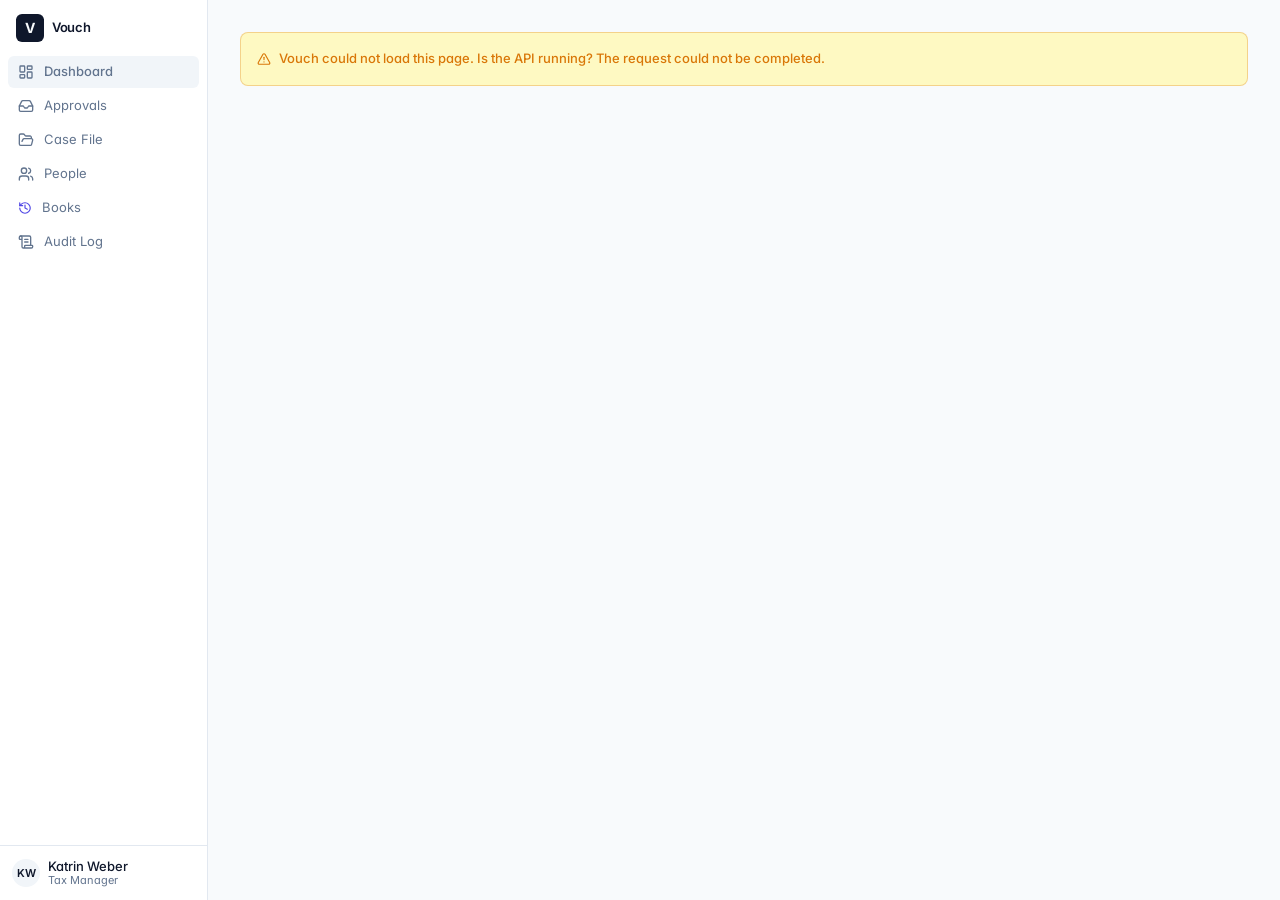
==== commit 6a428312: "Connect Jev typed decisions and live UI with audited safe pause and provider checks" ====
--- a/frontend/index.html
+++ b/frontend/index.html
@@ -1,14 +1,24 @@
 <!doctype html>
 <html lang="en"><head><meta charset="utf-8"><meta name="viewport" content="width=device-width, initial-scale=1">
-<title>Vouch &#183; Event tax</title><link rel="stylesheet" href="styles.css"></head>
-<body><div class="wrap"><header class="top"><a href="#overview" class="brand"><span class="mark">V</span><span><span class="name">Vouch</span><span class="seat">Nordlicht &#183; Event tax</span></span></a>
-<nav class="tabs" aria-label="Primary"><a href="#overview" data-page="overview">Overview</a><a href="#books" data-page="books">Books</a><a href="#audit" data-page="audit">Audit trail</a></nav>
-<span class="pill" id="mode-label">Simulated company</span></header>
-<div id="error" role="alert" hidden class="card orange"></div>
-<section id="page-overview"><p class="hello">The facts, the tax treatment, and your review.</p><h1 class="big">Every event, <em>accounted for.</em></h1>
-<form id="run-form" class="panel" style="margin-top:24px"><div class="acts"><label>Scenario <select id="scenario" required aria-label="Scenario"></select></label><label>Run mode <select id="mode"><option value="scripted">Scripted demo</option><option value="model">Live agent</option></select></label><label>Model <select id="model-choice"><option value="gpt-6.1-sol">GPT-6.1 Sol</option><option value="claude-opus-5-5" selected>Claude Opus 5.5</option><option value="claude-sonnet-5-5">Claude Sonnet 5.5</option></select></label><button class="btn go" id="run-button" type="submit">Process event</button></div><p class="sub">All company data is simulated. Live runs use the selected provider's configured API key.</p></form>
-<section class="stats" aria-label="Computed tax results" style="margin-top:24px"><div class="stat blue"><div class="v" id="vat">&mdash;</div><div class="l">VAT recoverable</div></div><div class="stat lime"><div class="v" id="deductible">&mdash;</div><div class="l">Deductible expense</div></div><div class="stat orange"><div class="v" id="wages">&mdash;</div><div class="l">Taxable employee benefits</div></div><div class="stat red"><div class="v" id="pending-count">&mdash;</div><div class="l">Pending approvals</div></div></section>
-<div class="cols" style="margin-top:24px"><section class="panel main"><h2 class="h">Needs your decision</h2><div id="decisions"><p class="sub">Process a scenario to see its result.</p></div><div id="approvals"></div></section><section class="panel night"><h2 class="h">Vouch's steps</h2><ol id="timeline" aria-live="polite"></ol></section></div></section>
-<section id="page-books" hidden><p class="hello">Vouch prepares drafts. People review them.</p><h1 class="big">Every line <em>has a source.</em></h1><section class="panel entries" style="margin-top:24px"><h2 class="h">Last ten years of books</h2><form id="books-range" class="acts"><label>From year <input id="from-year" type="number" min="1" max="9999" required></label><label>To year <input id="to-year" type="number" min="1" max="9999" required></label><button class="btn" type="submit">Show entries</button></form><div id="books-years" class="year-grid"></div><p class="sub">Only recorded entries are shown. A year without records is not an asserted zero balance.</p><div id="entries">No entries loaded.</div></section><section class="panel" style="margin-top:24px"><h2 class="h">Drafted payroll benefits</h2><div id="payroll">No payroll rows loaded.</div></section></section>
-<section id="page-audit" hidden><p class="hello" id="audit-status">Who did what, when, and why.</p><h1 class="big">Every decision, <em>on the record.</em></h1><ol class="log" id="audit" style="margin-top:24px"></ol></section>
-<p class="foot">Simulated data &#183; German event-tax rules and explicitly labelled company policies. Vouch drafts; it does not file returns or run payroll.</p></div><script src="app.js"></script></body></html>
+<title>Dashboard · Vouch</title>
+<meta name="description" content="Every event accounted for. Last ten years of books. Overview of reclaimed VAT, deductible expenses, drafted tax liability and pending approvals.">
+<link rel="preconnect" href="https://fonts.googleapis.com"><link rel="preconnect" href="https://fonts.gstatic.com" crossorigin>
+<link rel="stylesheet" href="https://fonts.googleapis.com/css2?family=Inter:wght@400;500;600;700&amp;family=JetBrains+Mono:wght@400;500&amp;display=swap">
+<link rel="stylesheet" href="styles.css"><link rel="stylesheet" href="vouch.css"></head>
+<body>
+<div class="flex h-screen overflow-hidden bg-background text-[13px]">
+<aside class="flex w-52 shrink-0 flex-col border-r bg-card">
+<div class="flex h-14 items-center gap-2 px-4"><div class="grid size-7 place-items-center rounded-md bg-primary text-sm font-bold text-primary-foreground">V</div><span class="font-semibold tracking-tight">Vouch</span></div>
+<nav class="flex-1 space-y-0.5 px-2" aria-label="Primary">
+<a class="flex h-8 items-center gap-2.5 rounded-md px-2.5 text-muted-foreground transition-colors hover:bg-muted hover:text-foreground" href="#/" data-nav="#/"><svg xmlns="http://www.w3.org/2000/svg" width="24" height="24" viewBox="0 0 24 24" fill="none" stroke="currentColor" stroke-width="2" stroke-linecap="round" stroke-linejoin="round" class="lucide lucide-layout-dashboard size-4" aria-hidden="true"><rect width="7" height="9" x="3" y="3" rx="1"></rect><rect width="7" height="5" x="14" y="3" rx="1"></rect><rect width="7" height="9" x="14" y="12" rx="1"></rect><rect width="7" height="5" x="3" y="16" rx="1"></rect></svg>Dashboard</a>
+<a class="flex h-8 items-center gap-2.5 rounded-md px-2.5 text-muted-foreground transition-colors hover:bg-muted hover:text-foreground" href="#/approvals" data-nav="#/approvals"><svg xmlns="http://www.w3.org/2000/svg" width="24" height="24" viewBox="0 0 24 24" fill="none" stroke="currentColor" stroke-width="2" stroke-linecap="round" stroke-linejoin="round" class="lucide lucide-inbox size-4" aria-hidden="true"><polyline points="22 12 16 12 14 15 10 15 8 12 2 12"></polyline><path d="M5.45 5.11 2 12v6a2 2 0 0 0 2 2h16a2 2 0 0 0 2-2v-6l-3.45-6.89A2 2 0 0 0 16.76 4H7.24a2 2 0 0 0-1.79 1.11z"></path></svg>Approvals</a>
+<a class="flex h-8 items-center gap-2.5 rounded-md px-2.5 text-muted-foreground transition-colors hover:bg-muted hover:text-foreground" href="#/cases" data-nav="#/cases"><svg xmlns="http://www.w3.org/2000/svg" width="24" height="24" viewBox="0 0 24 24" fill="none" stroke="currentColor" stroke-width="2" stroke-linecap="round" stroke-linejoin="round" class="lucide lucide-folder-open size-4" aria-hidden="true"><path d="m6 14 1.5-2.9A2 2 0 0 1 9.24 10H20a2 2 0 0 1 1.94 2.5l-1.54 6a2 2 0 0 1-1.95 1.5H4a2 2 0 0 1-2-2V5a2 2 0 0 1 2-2h3.9a2 2 0 0 1 1.69.9l.81 1.2a2 2 0 0 0 1.67.9H18a2 2 0 0 1 2 2v2"></path></svg>Case File</a>
+<a class="flex h-8 items-center gap-2.5 rounded-md px-2.5 text-muted-foreground transition-colors hover:bg-muted hover:text-foreground" href="#/people" data-nav="#/people"><svg xmlns="http://www.w3.org/2000/svg" width="24" height="24" viewBox="0 0 24 24" fill="none" stroke="currentColor" stroke-width="2" stroke-linecap="round" stroke-linejoin="round" class="lucide lucide-users size-4" aria-hidden="true"><path d="M16 21v-2a4 4 0 0 0-4-4H6a4 4 0 0 0-4 4v2"></path><path d="M16 3.128a4 4 0 0 1 0 7.744"></path><path d="M22 21v-2a4 4 0 0 0-3-3.87"></path><circle cx="9" cy="7" r="4"></circle></svg>People</a>
+<a class="flex h-8 items-center gap-2.5 rounded-md px-2.5 text-muted-foreground transition-colors hover:bg-muted hover:text-foreground" href="#/books" data-nav="#/books"><svg xmlns="http://www.w3.org/2000/svg" width="24" height="24" viewBox="0 0 24 24" fill="none" stroke="currentColor" stroke-width="2" stroke-linecap="round" stroke-linejoin="round" class="lucide lucide-history size-3.5 text-ai" aria-hidden="true"><path d="M3 12a9 9 0 1 0 9-9 9.75 9.75 0 0 0-6.74 2.74L3 8"></path><path d="M3 3v5h5"></path><path d="M12 7v5l4 2"></path></svg>Books</a>
+<a class="flex h-8 items-center gap-2.5 rounded-md px-2.5 text-muted-foreground transition-colors hover:bg-muted hover:text-foreground" href="#/audit" data-nav="#/audit"><svg xmlns="http://www.w3.org/2000/svg" width="24" height="24" viewBox="0 0 24 24" fill="none" stroke="currentColor" stroke-width="2" stroke-linecap="round" stroke-linejoin="round" class="lucide lucide-scroll-text size-4" aria-hidden="true"><path d="M15 12h-5"></path><path d="M15 8h-5"></path><path d="M19 17V5a2 2 0 0 0-2-2H4"></path><path d="M8 21h12a2 2 0 0 0 2-2v-1a1 1 0 0 0-1-1H11a1 1 0 0 0-1 1v1a2 2 0 1 1-4 0V5a2 2 0 1 0-4 0v2a1 1 0 0 0 1 1h3"></path></svg>Audit Log</a>
+</nav>
+<div class="flex items-center gap-2 border-t p-3"><div class="grid size-7 place-items-center rounded-full bg-muted text-[11px] font-semibold">KW</div><div class="leading-tight"><div class="font-medium">Katrin Weber</div><div class="text-[11px] text-muted-foreground">Tax Manager</div></div></div>
+</aside>
+<main class="min-w-0 flex-1 overflow-y-auto"><div id="view" class="mx-auto max-w-6xl space-y-6 px-8 py-8 fade-in-up"></div></main>
+</div>
+<script src="icons.js"></script><script src="app.js"></script></body></html>
--- a/frontend/vouch.css
+++ b/frontend/vouch.css
@@ -0,0 +1,12 @@
+/* The few utilities and controls Vouch needs beyond the copied Lovable stylesheet. */
+[hidden]{display:none!important}
+.overflow-x-auto{overflow-x:auto}
+.whitespace-pre-wrap{white-space:pre-wrap}
+.break-all{overflow-wrap:anywhere}
+.truncate{overflow:hidden;text-overflow:ellipsis;white-space:nowrap}
+.mt-3{margin-top:.75rem}
+.control{height:2rem;border:1px solid var(--border);border-radius:calc(var(--radius) - 2px);background:var(--card);padding:0 .6rem;font:inherit;color:inherit}
+.control:focus{outline:2px solid var(--ring);outline-offset:1px}
+pre.evidence{max-height:18rem;overflow:auto;background:var(--muted);border-radius:calc(var(--radius) - 2px);padding:.6rem;font-family:"JetBrains Mono",ui-monospace,monospace;font-size:11px}
+details>summary{cursor:pointer}
+.step-dot{width:.375rem;height:.375rem;border-radius:9999px;margin-top:.45rem;flex-shrink:0}
